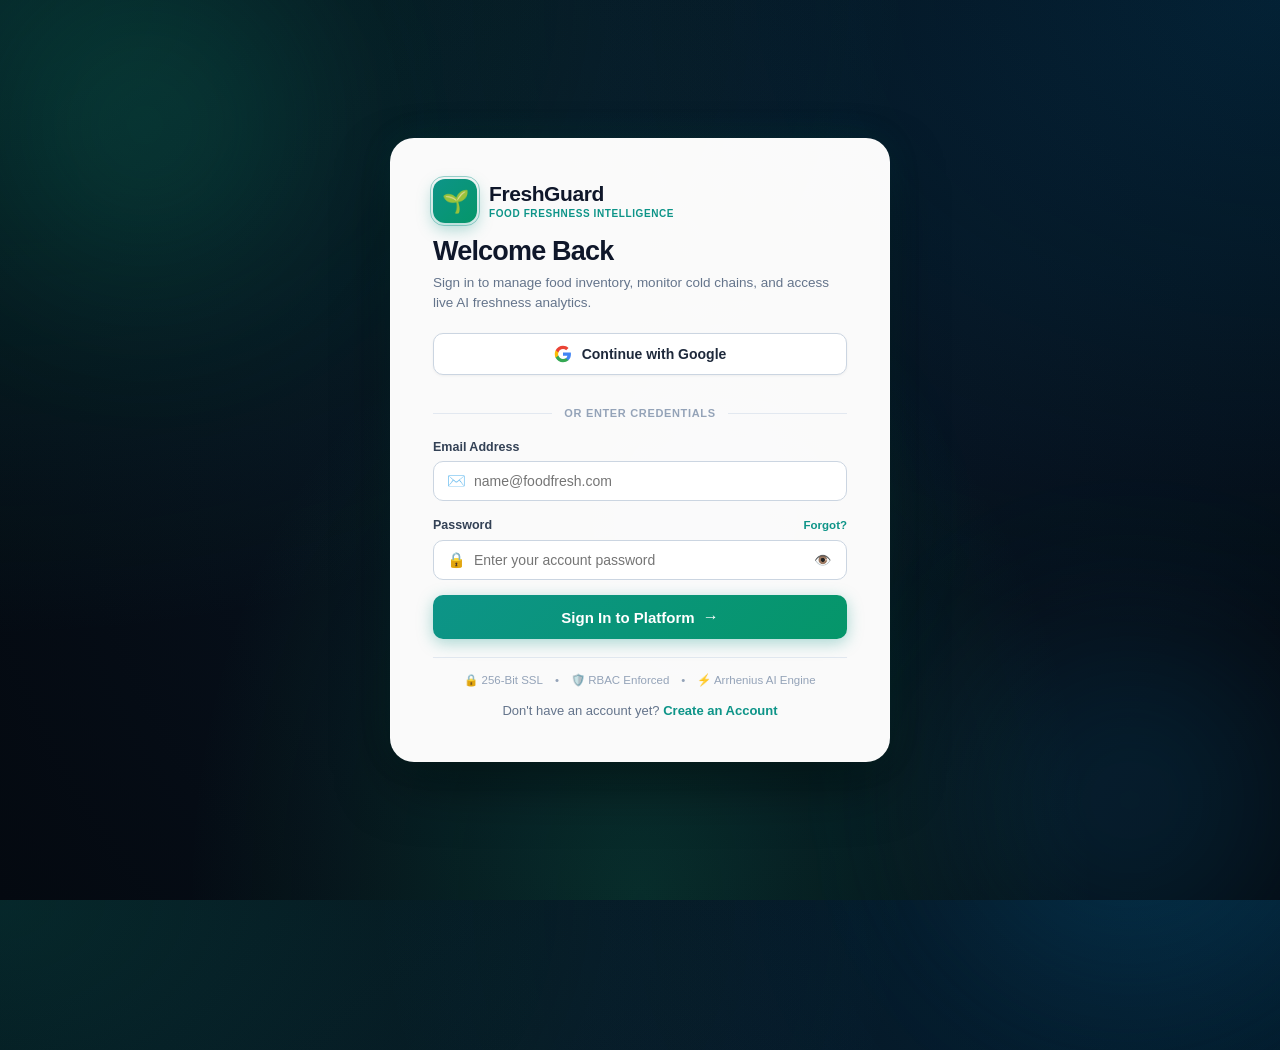
==== frontend/add-food.html @ 6774d681 "Initial commit: Food Freshness Monitoring Platform" ====
<!DOCTYPE html>
<html lang="en">
<head>
  <meta charset="UTF-8">
  <meta name="viewport" content="width=device-width, initial-scale=1.0">
  <title>Add Food Item | Food Freshness Monitoring Platform</title>
  <link rel="stylesheet" href="css/style.css">
  <link rel="stylesheet" href="css/dashboard.css">
</head>
<body>

  <div class="app-container">
    <!-- Sidebar -->
    <aside class="sidebar">
      <div class="sidebar-brand">
        <div class="brand-icon">🌱</div>
        <div>
          <div class="brand-title">FreshGuard</div>
          <div class="brand-subtitle">Food Intelligence</div>
        </div>
      </div>

      <nav class="sidebar-nav">
        <div class="nav-section-title">Consumer Pantry</div>
        <a href="dashboard.html" class="nav-item">
          <span>📊</span> Overview Dashboard
        </a>
        <a href="inventory.html" class="nav-item">
          <span>📦</span> Inventory
        </a>
        <a href="dashboard.html?view=scanner" class="nav-item">
          <span>🔬</span> AI Freshness Scanner
        </a>
        <a href="dashboard.html?view=shelf-life" class="nav-item">
          <span>🧮</span> Shelf-Life Prediction
        </a>
        <a href="dashboard.html?view=recommendations" class="nav-item">
          <span>💡</span> Storage Guidelines
        </a>
        <a href="dashboard.html?view=alerts" class="nav-item">
          <span>🚨</span> Expiry Alerts
        </a>
        <a href="add-food.html" class="nav-item active">
          <span>➕</span> Add Food Item
        </a>
        <a href="reports.html" class="nav-item">
          <span>📋</span> Quality Reports
        </a>

        <div class="nav-section-title">Account</div>
        <a href="profile.html" class="nav-item">
          <span>👤</span> Profile & Role
        </a>
        <a href="#logout" class="nav-item btn-logout">
          <span>🚪</span> Logout
        </a>
      </nav>

      <div class="sidebar-footer">
        <div class="user-quick-profile">
          <div class="user-avatar">U</div>
          <div class="user-info-text">
            <div class="user-display-name">Loading...</div>
            <div class="user-role-badge">Consumer</div>
          </div>
        </div>
      </div>
    </aside>

    <!-- Main Content -->
    <div class="main-wrapper">
      <header class="top-header">
        <div class="header-left">
          <button class="mobile-menu-btn" aria-label="Toggle menu">☰</button>
          <h1 class="page-title">Register New Food Item</h1>
        </div>
        <div class="header-right">
          <a href="inventory.html" class="btn btn-secondary btn-sm">&larr; Back to Inventory</a>
        </div>
      </header>

      <main class="content-body" style="max-width: 900px; margin: 0 auto;">
        <div class="card">
          <div class="card-header">
            <div>
              <h2 class="card-title">Food Item Specifications</h2>
              <p style="font-size:13px; color:var(--text-muted); margin-top:4px;">
                Enter item metrics and environmental storage conditions. The freshness state is registered as "Not Analyzed" ready for Vision AI inference in Milestone 2.
              </p>
            </div>
          </div>

          <form id="add-food-form">
            <!-- Basic Details -->
            <div class="form-row">
              <div class="form-group" style="grid-column: span 2;">
                <label for="food_name" class="form-label">Food Name *</label>
                <input
                  type="text"
                  id="food_name"
                  class="form-control"
                  placeholder="e.g. Organic Gala Apples, Whole Milk, Chicken Breasts"
                  required
                >
              </div>

              <div class="form-group">
                <label for="category" class="form-label">Category *</label>
                <select id="category" class="form-control" required>
                  <option value="Fruits">🍎 Fruits</option>
                  <option value="Vegetables">🥦 Vegetables</option>
                  <option value="Dairy">🧀 Dairy</option>
                  <option value="Meat">🥩 Meat</option>
                  <option value="Fish">🐟 Fish</option>
                  <option value="Grains">🌾 Grains</option>
                  <option value="Bakery">🍞 Bakery</option>
                  <option value="Packaged Food">🥫 Packaged Food</option>
                  <option value="Other">🥗 Other</option>
                </select>
              </div>
            </div>

            <!-- Quantity & Dates -->
            <div class="form-row">
              <div class="form-group">
                <label for="quantity" class="form-label">Quantity *</label>
                <input
                  type="number"
                  id="quantity"
                  class="form-control"
                  step="0.1"
                  min="0.01"
                  placeholder="e.g. 2.5"
                  required
                >
              </div>

              <div class="form-group">
                <label for="unit" class="form-label">Unit of Measurement *</label>
                <input
                  type="text"
                  id="unit"
                  class="form-control"
                  placeholder="kg, g, items, packs, liters"
                  value="kg"
                  required
                >
              </div>

              <div class="form-group">
                <label for="purchase_date" class="form-label">Purchase / Harvest Date *</label>
                <input
                  type="date"
                  id="purchase_date"
                  class="form-control"
                  required
                >
              </div>

              <div class="form-group">
                <label for="expiry_date" class="form-label">Designated Expiry Date *</label>
                <input
                  type="date"
                  id="expiry_date"
                  class="form-control"
                  required
                >
              </div>
            </div>

            <!-- Storage & Environmental Conditions -->
            <div class="form-row">
              <div class="form-group">
                <label for="storage_type" class="form-label">Storage Method *</label>
                <select id="storage_type" class="form-control" required>
                  <option value="Refrigerated">Refrigerated (0°C to 4°C)</option>
                  <option value="Frozen">Frozen (&lt; -18°C)</option>
                  <option value="Room Temperature">Room Temperature (18°C to 24°C)</option>
                  <option value="Pantry">Pantry / Dark Cabinet</option>
                  <option value="Dry Storage">Dry Storage</option>
                  <option value="Cold Storage">Cold Storage Facility</option>
                  <option value="Controlled Atmosphere">Controlled Atmosphere (CA)</option>
                </select>
              </div>

              <div class="form-group">
                <label for="storage_temperature" class="form-label">Storage Temperature (°C)</label>
                <input
                  type="number"
                  id="storage_temperature"
                  class="form-control"
                  step="0.1"
                  placeholder="e.g. 4.0"
                >
              </div>

              <div class="form-group">
                <label for="storage_humidity" class="form-label">Storage Humidity (% RH)</label>
                <input
                  type="number"
                  id="storage_humidity"
                  class="form-control"
                  min="0"
                  max="100"
                  step="1"
                  placeholder="e.g. 65"
                >
              </div>
            </div>

            <!-- Physical Location & Batch -->
            <div class="form-row">
              <div class="form-group">
                <label for="location" class="form-label">Storage Location / Bin</label>
                <input
                  type="text"
                  id="location"
                  class="form-control"
                  placeholder="e.g. Crisper Drawer 2, Shelf B, Walk-in Bay 4"
                  value="Main Storage"
                >
              </div>

              <div class="form-group">
                <label for="batch_number" class="form-label">Batch / Lot Number</label>
                <input
                  type="text"
                  id="batch_number"
                  class="form-control"
                  placeholder="e.g. BATCH-2026-X12"
                >
              </div>
            </div>

            <!-- Food Photograph: Device Upload OR Image Address -->
            <div class="form-group">
              <label class="form-label" style="display: flex; justify-content: space-between; align-items: center;">
                <span>Food Specimen Photograph (For AI Freshness Analysis)</span>
                <span style="font-size: 12px; color: var(--text-muted); font-weight: 400;">Choose input mode:</span>
              </label>

              <div style="display: flex; gap: 8px; margin-bottom: 12px;">
                <button type="button" class="btn btn-sm" id="btn-add-mode-device" style="background: var(--primary); color: white; border-color: var(--primary); font-weight: 600;">
                  📁 Upload from Device
                </button>
                <button type="button" class="btn btn-sm btn-outline" id="btn-add-mode-url" style="font-weight: 600;">
                  🌐 Image Address (URL)
                </button>
              </div>

              <!-- Mode 1: Device Upload -->
              <div id="add-mode-device-wrap">
                <div class="image-upload-wrapper" id="add-food-dropzone" onclick="document.getElementById('food_image').click()">
                  <div style="font-size: 32px; margin-bottom: 8px;">📷</div>
                  <div style="font-weight: 600; font-size: 14px;">Click to select an image from your device or drag & drop</div>
                  <div style="font-size: 12px; color: var(--text-muted); margin-top: 4px;">Supports JPEG, PNG, WebP up to 10MB</div>
                  <input
                    type="file"
                    id="food_image"
                    accept="image/jpeg,image/png,image/webp"
                    style="display: none;"
                  >
                </div>
              </div>

              <!-- Mode 2: Image Address / URL -->
              <div id="add-mode-url-wrap" style="display: none;">
                <div style="display: flex; gap: 8px; margin-bottom: 8px;">
                  <input
                    type="url"
                    id="food_image_url"
                    class="form-control"
                    placeholder="Paste food image URL (e.g. https://...)"
                  >
                  <button type="button" class="btn btn-outline" id="btn-preview-url" style="white-space: nowrap;">
                    🔍 Load Preview
                  </button>
                </div>
              </div>

              <div id="image-preview-container" class="image-preview-box" style="margin-top: 10px;">
                <img id="image-preview-img" src="" alt="Selected Preview" style="max-height: 200px; border-radius: 8px; border: 1px solid var(--border-color);">
              </div>
            </div>

            <div style="display: flex; justify-content: flex-end; gap: 14px; margin-top: 30px; padding-top: 20px; border-top: 1px solid var(--border-color);">
              <a href="inventory.html" class="btn btn-secondary">Cancel</a>
              <button type="submit" id="submit-food-btn" class="btn btn-primary" style="padding: 11px 24px;">
                Save Food Item
              </button>
            </div>
          </form>
        </div>
      </main>
    </div>
  </div>

  <div id="toast-container"></div>

  <script src="js/api.js"></script>
  <script src="js/inventory.js"></script>
</body>
</html>
---- frontend/css/style.css ----
/* ==========================================================================
   Food Freshness Monitoring Platform - Global Design System
   Modern, Clean, Health/Food-Tech Inspired Stylesheet
   ========================================================================== */

:root {
  /* Brand Color Palette - Premium Environmental Tech & Food Intelligence */
  --primary: #059669;
  --primary-hover: #047857;
  --primary-light: #ecfdf5;
  --primary-dark: #064e3b;
  --forest-900: #064e3b;
  --forest-950: #022c22;
  
  --secondary: #0284c7;
  --secondary-hover: #0369a1;
  --secondary-light: #e0f2fe;
  
  --accent: #10b981;
  --accent-light: #d1fae5;
  --accent-bright: #34d399;

  /* Gradients */
  --forest-gradient: linear-gradient(135deg, #064e3b 0%, #022c22 100%);
  --emerald-gradient: linear-gradient(135deg, #10b981 0%, #059669 100%);
  --fresh-gradient: linear-gradient(135deg, #34d399 0%, #059669 50%, #064e3b 100%);
  --hero-glow-gradient: radial-gradient(circle at 50% 20%, rgba(16, 185, 129, 0.15) 0%, rgba(5, 150, 105, 0.05) 50%, transparent 80%);

  /* Glassmorphism */
  --glass-bg: rgba(255, 255, 255, 0.88);
  --glass-dark-bg: rgba(6, 78, 59, 0.85);
  --glass-border: rgba(226, 232, 240, 0.85);
  --glass-shadow: 0 12px 36px -4px rgba(6, 78, 59, 0.08), 0 4px 12px -2px rgba(0, 0, 0, 0.04);

  /* Status Colors */
  --status-fresh-bg: #ecfdf5;
  --status-fresh-text: #047857;
  --status-fresh-border: #a7f3d0;

  --status-warning-bg: #fffbeb;
  --status-warning-text: #b45309;
  --status-warning-border: #fde68a;

  --status-danger-bg: #fef2f2;
  --status-danger-text: #b91c1c;
  --status-danger-border: #fecaca;

  --status-pending-bg: #f0fdfa;
  --status-pending-text: #047857;
  --status-pending-border: #99f6e4;

  /* Neutrals */
  --bg-main: #f8fafc;
  --bg-card: #ffffff;
  --bg-surface: #f1f5f9;
  --border-color: #e2e8f0;
  --border-focus: #10b981;

  --text-main: #0f172a;
  --text-muted: #64748b;
  --text-light: #94a3b8;

  /* Navigation / Dark Elements */
  --sidebar-bg: #064e3b;
  --sidebar-hover: #075e47;
  --sidebar-active: #022c22;
  --sidebar-text: #cbd5e1;
  --sidebar-text-active: #ffffff;

  /* Layout */
  --sidebar-width: 260px;
  --header-height: 70px;
  --radius-sm: 6px;
  --radius-md: 10px;
  --radius-lg: 16px;
  --radius-xl: 22px;
  --radius-full: 9999px;

  /* Shadows */
  --shadow-sm: 0 1px 3px 0 rgb(0 0 0 / 0.05);
  --shadow-md: 0 4px 10px -1px rgba(6, 78, 59, 0.08), 0 2px 4px -2px rgb(0 0 0 / 0.05);
  --shadow-lg: 0 12px 20px -3px rgba(6, 78, 59, 0.09), 0 4px 6px -4px rgb(0 0 0 / 0.04);
  --shadow-xl: 0 20px 30px -5px rgba(6, 78, 59, 0.12), 0 8px 10px -6px rgb(0 0 0 / 0.05);

  /* Transitions */
  --transition: all 0.22s cubic-bezier(0.4, 0, 0.2, 1);
}

/* Reset & Box Sizing */
*, *::before, *::after {
  box-sizing: border-box;
  margin: 0;
  padding: 0;
}

body {
  font-family: -apple-system, BlinkMacSystemFont, "Segoe UI", Roboto, "Helvetica Neue", Arial, sans-serif;
  background-color: var(--bg-main);
  color: var(--text-main);
  line-height: 1.5;
  font-size: 15px;
  -webkit-font-smoothing: antialiased;
  min-height: 100vh;
}

a {
  color: var(--primary);
  text-decoration: none;
  transition: var(--transition);
}

a:hover {
  color: var(--primary-hover);
}

/* Typography */
h1, h2, h3, h4, h5, h6 {
  color: var(--text-main);
  font-weight: 700;
  line-height: 1.25;
}

p {
  color: var(--text-muted);
}

/* App Shell (Dashboard Layout) */
.app-container {
  display: flex;
  min-height: 100vh;
}

/* Sidebar Navigation */
.sidebar {
  width: var(--sidebar-width);
  background-color: var(--sidebar-bg);
  color: var(--sidebar-text);
  display: flex;
  flex-direction: column;
  position: fixed;
  top: 0;
  bottom: 0;
  left: 0;
  z-index: 100;
  transition: transform 0.3s ease;
}

.sidebar-brand {
  padding: 24px 20px;
  display: flex;
  align-items: center;
  gap: 12px;
  border-bottom: 1px solid rgba(255, 255, 255, 0.08);
}

.brand-icon {
  width: 38px;
  height: 38px;
  background: linear-gradient(135deg, var(--accent), var(--primary));
  border-radius: var(--radius-md);
  display: flex;
  align-items: center;
  justify-content: center;
  color: white;
  font-weight: bold;
  font-size: 20px;
  box-shadow: 0 4px 10px rgba(16, 185, 129, 0.3);
}

.brand-title {
  font-size: 17px;
  font-weight: 700;
  color: white;
  letter-spacing: -0.01em;
}

.brand-subtitle {
  font-size: 11px;
  color: var(--accent);
  text-transform: uppercase;
  letter-spacing: 0.05em;
  font-weight: 600;
}

.sidebar-nav {
  flex: 1;
  padding: 20px 12px;
  overflow-y: auto;
  scrollbar-width: thin;
  scrollbar-color: rgba(255, 255, 255, 0.25) transparent;
}

.sidebar-nav::-webkit-scrollbar {
  width: 5px;
}

.sidebar-nav::-webkit-scrollbar-track {
  background: transparent;
}

.sidebar-nav::-webkit-scrollbar-thumb {
  background: rgba(255, 255, 255, 0.25);
  border-radius: 9999px;
}

.nav-section-title {
  font-size: 11px;
  font-weight: 700;
  text-transform: uppercase;
  letter-spacing: 0.08em;
  color: #64748b;
  padding: 10px 12px 6px;
}

.nav-item {
  display: flex;
  align-items: center;
  gap: 12px;
  padding: 10px 14px;
  margin-bottom: 4px;
  color: var(--sidebar-text);
  border-radius: var(--radius-md);
  font-size: 14px;
  font-weight: 500;
  transition: var(--transition);
}

.nav-item:hover {
  background-color: var(--sidebar-hover);
  color: white;
}

.nav-item.active {
  background-color: var(--sidebar-active);
  color: white;
  font-weight: 600;
  border-left: 3px solid var(--accent);
}

.nav-badge {
  margin-left: auto;
  font-size: 10px;
  padding: 2px 7px;
  border-radius: var(--radius-full);
  background: rgba(255, 255, 255, 0.1);
  color: #94a3b8;
}

.nav-badge.soon {
  background: rgba(245, 158, 11, 0.2);
  color: #f59e0b;
}

.sidebar-footer {
  padding: 16px;
  border-top: 1px solid rgba(255, 255, 255, 0.08);
}

.user-quick-profile {
  display: flex;
  align-items: center;
  gap: 12px;
}

.user-avatar {
  width: 36px;
  height: 36px;
  border-radius: var(--radius-full);
  background: #334155;
  color: white;
  display: flex;
  align-items: center;
  justify-content: center;
  font-weight: 600;
  font-size: 14px;
}

.user-info-text {
  flex: 1;
  overflow: hidden;
}

.user-display-name {
  font-size: 13px;
  font-weight: 600;
  color: white;
  white-space: nowrap;
  overflow: hidden;
  text-overflow: ellipsis;
}

.user-role-badge {
  font-size: 10px;
  color: var(--accent);
  background: rgba(16, 185, 129, 0.15);
  padding: 1px 6px;
  border-radius: 4px;
  display: inline-block;
  margin-top: 2px;
}

/* Main Content Area */
.main-wrapper,
.main-content {
  flex: 1;
  margin-left: var(--sidebar-width);
  display: flex;
  flex-direction: column;
  min-height: 100vh;
  min-width: 0;
  width: calc(100% - var(--sidebar-width));
  box-sizing: border-box;
}

/* Top Navigation Bar */
.top-header {
  height: var(--header-height);
  background-color: var(--bg-card);
  border-bottom: 1px solid var(--border-color);
  padding: 0 32px;
  display: flex;
  align-items: center;
  justify-content: space-between;
  position: sticky;
  top: 0;
  z-index: 90;
}

.header-left {
  display: flex;
  align-items: center;
  gap: 16px;
}

.mobile-menu-btn {
  display: none;
  background: none;
  border: none;
  font-size: 20px;
  color: var(--text-main);
  cursor: pointer;
}

.page-title {
  font-size: 20px;
  font-weight: 700;
}

.header-right {
  display: flex;
  align-items: center;
  gap: 16px;
}

/* Common Content Area */
.content-body {
  padding: 32px;
  flex: 1;
}

/* Card Component */
.card {
  background-color: var(--bg-card);
  border: 1px solid var(--border-color);
  border-radius: var(--radius-lg);
  padding: 24px;
  box-shadow: var(--shadow-sm);
  transition: var(--transition);
}

.card:hover {
  box-shadow: var(--shadow-md);
}

.card-header {
  display: flex;
  align-items: center;
  justify-content: space-between;
  margin-bottom: 20px;
}

.card-title {
  font-size: 17px;
  font-weight: 700;
  color: var(--text-main);
}

/* Buttons */
.btn {
  display: inline-flex;
  align-items: center;
  justify-content: center;
  gap: 8px;
  padding: 9px 18px;
  font-size: 14px;
  font-weight: 600;
  border-radius: var(--radius-md);
  border: 1px solid transparent;
  cursor: pointer;
  transition: var(--transition);
  text-decoration: none;
  white-space: nowrap;
}

.btn-primary {
  background-color: var(--primary);
  color: white;
}

.btn-primary:hover {
  background-color: var(--primary-hover);
  color: white;
}

.btn-secondary {
  background-color: white;
  border-color: var(--border-color);
  color: var(--text-main);
}

.btn-secondary:hover {
  background-color: var(--bg-surface);
  border-color: #cbd5e1;
}

.btn-danger {
  background-color: #ef4444;
  color: white;
}

.btn-danger:hover {
  background-color: #dc2626;
}

.btn-sm {
  padding: 5px 12px;
  font-size: 12px;
  border-radius: var(--radius-sm);
}

.btn:disabled {
  opacity: 0.6;
  cursor: not-allowed;
}

/* Status Badges */
.badge {
  display: inline-flex;
  align-items: center;
  gap: 5px;
  padding: 4px 10px;
  font-size: 12px;
  font-weight: 600;
  border-radius: var(--radius-full);
  border: 1px solid transparent;
}

.badge-fresh {
  background-color: var(--status-fresh-bg);
  color: var(--status-fresh-text);
  border-color: var(--status-fresh-border);
}

.badge-warning {
  background-color: var(--status-warning-bg);
  color: var(--status-warning-text);
  border-color: var(--status-warning-border);
}

.badge-danger {
  background-color: var(--status-danger-bg);
  color: var(--status-danger-text);
  border-color: var(--status-danger-border);
}

.badge-pending {
  background-color: var(--status-pending-bg);
  color: var(--status-pending-text);
  border-color: var(--status-pending-border);
}

/* Forms & Inputs */
.form-group {
  margin-bottom: 20px;
}

.form-label {
  display: block;
  font-size: 13px;
  font-weight: 600;
  color: var(--text-main);
  margin-bottom: 7px;
}

.form-control {
  width: 100%;
  padding: 10px 14px;
  font-size: 14px;
  border: 1px solid var(--border-color);
  border-radius: var(--radius-md);
  background-color: white;
  color: var(--text-main);
  transition: var(--transition);
}

.form-control:focus {
  outline: none;
  border-color: var(--border-focus);
  box-shadow: 0 0 0 3px rgba(13, 148, 136, 0.15);
}

.form-text {
  font-size: 12px;
  color: var(--text-muted);
  margin-top: 5px;
}

.form-row {
  display: grid;
  grid-template-columns: repeat(auto-fit, minmax(220px, 1fr));
  gap: 16px;
}

/* Toast Notification */
#toast-container {
  position: fixed;
  bottom: 24px;
  right: 24px;
  z-index: 1000;
  display: flex;
  flex-direction: column;
  gap: 10px;
  pointer-events: none;
}

.toast {
  pointer-events: auto;
  min-width: 300px;
  max-width: 420px;
  padding: 14px 18px;
  border-radius: var(--radius-md);
  background: white;
  box-shadow: var(--shadow-xl);
  border-left: 5px solid var(--primary);
  display: flex;
  align-items: center;
  justify-content: space-between;
  gap: 12px;
  transform: translateY(20px);
  opacity: 0;
  transition: all 0.3s ease;
}

.toast.show {
  transform: translateY(0);
  opacity: 1;
}

.toast-success {
  border-left-color: var(--accent);
}

.toast-error {
  border-left-color: #ef4444;
}

.toast-warning {
  border-left-color: #f59e0b;
}

.toast-message {
  font-size: 13px;
  font-weight: 500;
  color: var(--text-main);
}

/* Loading Spinner */
.spinner {
  width: 18px;
  height: 18px;
  border: 2px solid rgba(255, 255, 255, 0.3);
  border-radius: 50%;
  border-top-color: white;
  animation: spin 0.8s linear infinite;
}

@keyframes spin {
  to { transform: rotate(360deg); }
}

/* Modal Component */
.modal-overlay {
  position: fixed;
  top: 0;
  left: 0;
  right: 0;
  bottom: 0;
  background-color: rgba(15, 23, 42, 0.6);
  backdrop-filter: blur(4px);
  display: flex;
  align-items: center;
  justify-content: center;
  z-index: 500;
  opacity: 0;
  visibility: hidden;
  transition: var(--transition);
}

.modal-overlay.active {
  opacity: 1;
  visibility: visible;
}

.modal-content {
  background: white;
  border-radius: var(--radius-lg);
  width: 90%;
  max-width: 600px;
  max-height: 90vh;
  overflow-y: auto;
  padding: 28px;
  box-shadow: var(--shadow-xl);
  transform: scale(0.95);
  transition: var(--transition);
}

.modal-overlay.active .modal-content {
  transform: scale(1);
}

.modal-header {
  display: flex;
  align-items: center;
  justify-content: space-between;
  margin-bottom: 20px;
}

.modal-close {
  background: none;
  border: none;
  font-size: 20px;
  cursor: pointer;
  color: var(--text-muted);
}

/* Responsive Breakpoints */
@media (max-width: 900px) {
  .sidebar {
    transform: translateX(-100%);
  }
  .sidebar.open {
    transform: translateX(0);
  }
  .main-wrapper,
  .main-content {
    margin-left: 0;
    width: 100%;
  }
  .mobile-menu-btn {
    display: block;
  }
  .top-header {
    padding: 0 16px;
  }
  .content-body {
    padding: 20px 16px;
  }
}

/* ==========================================================================
   Advanced Animations, Micro-Interactions & Premium Aesthetics
   ========================================================================== */

/* Glassmorphic Panel Cards */
.glass-panel {
  background: var(--glass-bg);
  backdrop-filter: blur(12px);
  -webkit-backdrop-filter: blur(12px);
  border: 1px solid var(--glass-border);
  box-shadow: var(--glass-shadow);
  border-radius: var(--radius-lg);
  transition: var(--transition);
}

.glass-panel:hover {
  box-shadow: var(--shadow-xl);
  border-color: rgba(16, 185, 129, 0.4);
}

/* Dark Forest Sections */
.dark-forest-section {
  background: var(--forest-gradient);
  color: #ffffff;
  border-radius: var(--radius-xl);
  position: relative;
  overflow: hidden;
}

.dark-forest-section::before {
  content: "";
  position: absolute;
  top: -50%;
  right: -20%;
  width: 500px;
  height: 500px;
  background: radial-gradient(circle, rgba(52, 211, 153, 0.12) 0%, transparent 70%);
  border-radius: 50%;
  pointer-events: none;
}

/* Professional SVG Icon Styling */
.svg-icon {
  width: 18px;
  height: 18px;
  display: inline-flex;
  align-items: center;
  justify-content: center;
  flex-shrink: 0;
  vertical-align: middle;
}

.svg-icon svg {
  width: 100%;
  height: 100%;
  stroke-width: 2;
  stroke: currentColor;
  fill: none;
  stroke-linecap: round;
  stroke-linejoin: round;
}

.svg-icon-lg {
  width: 24px;
  height: 24px;
}

.svg-icon-xl {
  width: 32px;
  height: 32px;
}

/* Floating freshness indicator cards */
.floating-fresh-card {
  position: absolute;
  background: rgba(255, 255, 255, 0.95);
  backdrop-filter: blur(10px);
  border: 1px solid rgba(16, 185, 129, 0.25);
  box-shadow: 0 12px 30px -4px rgba(6, 78, 59, 0.15);
  border-radius: 14px;
  padding: 10px 16px;
  display: flex;
  align-items: center;
  gap: 12px;
  animation: floatGentle 4.5s ease-in-out infinite alternate;
  z-index: 20;
}

@keyframes floatGentle {
  0% { transform: translateY(0px) rotate(0deg); }
  100% { transform: translateY(-8px) rotate(0.5deg); }
}

.floating-fresh-card.delay-1 {
  animation-delay: -2.2s;
}

.floating-fresh-card.delay-2 {
  animation-delay: -3.5s;
}

.floating-card-pill {
  font-size: 11px;
  font-weight: 700;
  text-transform: uppercase;
  color: var(--primary-hover);
  background: var(--primary-light);
  padding: 3px 8px;
  border-radius: 9999px;
  letter-spacing: 0.04em;
}

/* Card Subtle Zoom Effect */
.zoom-card {
  overflow: hidden;
  position: relative;
}

.zoom-card-img {
  width: 100%;
  height: 100%;
  object-fit: cover;
  transition: transform 0.5s cubic-bezier(0.4, 0, 0.2, 1);
  will-change: transform;
}

.zoom-card:hover .zoom-card-img {
  transform: scale(1.06);
}

/* Skeleton Loading Shimmer */
.skeleton {
  background: linear-gradient(90deg, #f1f5f9 25%, #e2e8f0 37%, #f1f5f9 63%);
  background-size: 400% 100%;
  animation: skeletonShimmer 1.4s ease infinite;
  border-radius: var(--radius-sm);
}

@keyframes skeletonShimmer {
  0% { background-position: 100% 50%; }
  100% { background-position: 0 50%; }
}

/* Animated Scanner Laser Sweep */
.scanner-laser-bar {
  position: absolute;
  left: 0;
  right: 0;
  height: 3px;
  background: linear-gradient(90deg, transparent, #34d399 20%, #10b981 50%, #38bdf8 80%, transparent);
  box-shadow: 0 0 14px 3px rgba(52, 211, 153, 0.7);
  z-index: 15;
  animation: laserScanSweep 2.8s ease-in-out infinite alternate;
}

@keyframes laserScanSweep {
  0% { top: 12px; opacity: 0.85; }
  50% { opacity: 1; }
  100% { top: calc(100% - 16px); opacity: 0.85; }
}

/* Section Fade In Animation */
.fade-in-up {
  animation: fadeInUp 0.5s cubic-bezier(0.16, 1, 0.3, 1) forwards;
}

@keyframes fadeInUp {
  from {
    opacity: 0;
    transform: translateY(16px);
  }
  to {
    opacity: 1;
    transform: translateY(0);
  }
}

/* Accessibility: Respect Reduced Motion Preferences */
@media (prefers-reduced-motion: reduce) {
  *, *::before, *::after {
    animation-duration: 0.01ms !important;
    animation-iteration-count: 1 !important;
    transition-duration: 0.01ms !important;
    scroll-behavior: auto !important;
  }
  .floating-fresh-card, .scanner-laser-bar, .scanner-reticle-line {
    animation: none !important;
  }
}
---- frontend/css/dashboard.css ----
/* ==========================================================================
   Food Freshness Monitoring Platform - Dashboard & Inventory Styling
   ========================================================================== */

/* Metrics Statistics Grid */
.stats-grid {
  display: grid;
  grid-template-columns: repeat(auto-fit, minmax(220px, 1fr));
  gap: 20px;
  margin-bottom: 30px;
}

.stat-card {
  background: white;
  border-radius: var(--radius-lg);
  border: 1px solid var(--border-color);
  padding: 20px;
  display: flex;
  align-items: flex-start;
  justify-content: space-between;
  gap: 16px;
  box-shadow: var(--shadow-sm);
  transition: var(--transition);
}

.stat-card:hover {
  transform: translateY(-2px);
  box-shadow: var(--shadow-md);
}

.stat-info,
.stat-content {
  display: flex;
  flex-direction: column;
  flex: 1;
}

.stat-label {
  font-size: 13px;
  font-weight: 600;
  color: var(--text-muted);
  text-transform: uppercase;
  letter-spacing: 0.03em;
  margin-bottom: 6px;
}

.stat-value {
  font-size: 28px;
  font-weight: 800;
  color: var(--text-main);
  line-height: 1;
}

.stat-subtext,
.stat-sub {
  font-size: 12px;
  color: var(--text-muted);
  margin-top: 6px;
}

.stat-icon {
  width: 44px;
  height: 44px;
  border-radius: var(--radius-md);
  display: flex;
  align-items: center;
  justify-content: center;
  font-size: 20px;
}

.stat-icon.primary {
  background-color: var(--primary-light);
  color: var(--primary);
}

.stat-icon.warning {
  background-color: #fef3c7;
  color: #d97706;
}

.stat-icon.danger {
  background-color: #fee2e2;
  color: #dc2626;
}

.stat-icon.secondary {
  background-color: var(--secondary-light);
  color: var(--secondary);
}

.stat-icon.pending {
  background-color: #f3f4f6;
  color: #4b5563;
}

/* Section Header & Actions */
.section-header {
  display: flex;
  align-items: center;
  justify-content: space-between;
  flex-wrap: wrap;
  gap: 16px;
  margin-bottom: 24px;
}

.section-title {
  font-size: 18px;
  font-weight: 700;
}

/* Filter Toolbar */
.toolbar-card {
  background: white;
  border: 1px solid var(--border-color);
  border-radius: var(--radius-lg);
  padding: 16px 20px;
  margin-bottom: 24px;
  display: flex;
  align-items: center;
  justify-content: space-between;
  flex-wrap: wrap;
  gap: 16px;
}

.toolbar-filters {
  display: flex;
  align-items: center;
  flex-wrap: wrap;
  gap: 12px;
  flex: 1;
}

.search-box {
  position: relative;
  min-width: 240px;
  flex: 1;
}

.search-input {
  width: 100%;
  padding: 8px 12px 8px 36px;
  font-size: 13px;
  border: 1px solid var(--border-color);
  border-radius: var(--radius-md);
  background: var(--bg-surface);
  transition: var(--transition);
}

.search-input:focus {
  background: white;
  border-color: var(--border-focus);
  outline: none;
}

.search-icon {
  position: absolute;
  left: 12px;
  top: 50%;
  transform: translateY(-50%);
  color: var(--text-light);
  pointer-events: none;
}

.filter-select {
  padding: 8px 12px;
  font-size: 13px;
  border: 1px solid var(--border-color);
  border-radius: var(--radius-md);
  background: white;
  color: var(--text-main);
  cursor: pointer;
}

/* Interactive Table */
.table-responsive {
  width: 100%;
  overflow-x: auto;
  border-radius: var(--radius-lg);
  border: 1px solid var(--border-color);
  background: white;
}

.custom-table {
  width: 100%;
  border-collapse: collapse;
  text-align: left;
  font-size: 14px;
}

.custom-table th {
  background: var(--bg-surface);
  color: var(--text-muted);
  font-weight: 600;
  font-size: 12px;
  text-transform: uppercase;
  letter-spacing: 0.05em;
  padding: 14px 18px;
  border-bottom: 1px solid var(--border-color);
}

.custom-table td {
  padding: 14px 18px;
  border-bottom: 1px solid var(--border-color);
  color: var(--text-main);
  vertical-align: middle;
}

.custom-table tbody tr:hover {
  background-color: #f8fafc;
}

.food-cell {
  display: flex;
  align-items: center;
  gap: 12px;
}

.food-avatar {
  width: 36px;
  height: 36px;
  border-radius: var(--radius-md);
  background-color: var(--primary-light);
  color: var(--primary-dark);
  display: flex;
  align-items: center;
  justify-content: center;
  font-size: 16px;
  font-weight: bold;
  overflow: hidden;
}

.food-avatar img {
  width: 100%;
  height: 100%;
  object-fit: cover;
}

.food-title {
  font-weight: 600;
  color: var(--text-main);
}

.food-batch {
  font-size: 11px;
  color: var(--text-light);
}

.actions-cell {
  display: flex;
  align-items: center;
  gap: 8px;
}

/* AI Readiness Banner */
.ai-milestone-banner {
  background: linear-gradient(135deg, #042f2e 0%, #0f172a 100%);
  color: white;
  border-radius: var(--radius-lg);
  padding: 24px 28px;
  margin-bottom: 30px;
  display: flex;
  align-items: center;
  justify-content: space-between;
  gap: 20px;
  position: relative;
  overflow: hidden;
}

.ai-milestone-banner::after {
  content: "AI ML READY";
  position: absolute;
  right: -20px;
  bottom: -15px;
  font-size: 64px;
  font-weight: 900;
  color: rgba(255, 255, 255, 0.03);
  pointer-events: none;
}

.ai-banner-content h3 {
  color: white;
  font-size: 18px;
  margin-bottom: 6px;
}

.ai-banner-content p {
  color: #94a3b8;
  font-size: 13px;
  max-width: 600px;
}

.ai-badge {
  background: rgba(16, 185, 129, 0.2);
  color: #34d399;
  border: 1px solid rgba(16, 185, 129, 0.4);
  font-size: 11px;
  font-weight: 700;
  padding: 3px 10px;
  border-radius: var(--radius-full);
  display: inline-block;
  margin-bottom: 8px;
}

/* Empty States */
.empty-state {
  text-align: center;
  padding: 48px 24px;
}

.empty-icon {
  font-size: 48px;
  color: var(--text-light);
  margin-bottom: 12px;
}

.empty-title {
  font-size: 16px;
  font-weight: 700;
  color: var(--text-main);
  margin-bottom: 6px;
}

.empty-subtitle {
  font-size: 13px;
  color: var(--text-muted);
  max-width: 400px;
  margin: 0 auto 16px;
}

/* Image Preview Upload */
.image-upload-wrapper {
  border: 2px dashed var(--border-color);
  border-radius: var(--radius-md);
  padding: 20px;
  text-align: center;
  cursor: pointer;
  transition: var(--transition);
  background: var(--bg-surface);
}

.image-upload-wrapper:hover {
  border-color: var(--primary);
  background: white;
}

.image-preview-box {
  width: 100%;
  max-height: 200px;
  border-radius: var(--radius-md);
  overflow: hidden;
  margin-top: 12px;
  display: none;
}

.image-preview-box img {
  width: 100%;
  height: 100%;
  object-fit: cover;
}

/* Food Details Inspection Grid */
.details-grid {
  display: grid;
  grid-template-columns: 2fr 1fr;
  gap: 24px;
}

@media (max-width: 850px) {
  .details-grid {
    grid-template-columns: 1fr;
  }
}

/* ==========================================================================
   Dynamic UI & Telemetry Components
   ========================================================================== */

/* Quick Action Bar */
.quick-action-bar {
  display: flex;
  align-items: center;
  gap: 12px;
  overflow-x: auto;
  padding: 4px 0 16px;
  margin-bottom: 20px;
}

.quick-action-btn {
  display: inline-flex;
  align-items: center;
  gap: 8px;
  background: white;
  border: 1px solid var(--border-color);
  padding: 9px 18px;
  border-radius: var(--radius-full);
  font-size: 13px;
  font-weight: 600;
  color: var(--text-main);
  box-shadow: var(--shadow-sm);
  cursor: pointer;
  white-space: nowrap;
  transition: var(--transition);
}

.quick-action-btn:hover {
  background: var(--bg-surface);
  border-color: var(--primary);
  color: var(--primary-hover);
  transform: translateY(-2px);
  box-shadow: var(--shadow-md);
}

.quick-action-btn.active {
  background: var(--primary);
  color: white;
  border-color: var(--primary);
}

/* Live Telemetry Sensor Strip */
.telemetry-strip {
  display: grid;
  grid-template-columns: repeat(auto-fit, minmax(220px, 1fr));
  gap: 16px;
  margin-bottom: 24px;
}

.telemetry-card {
  background: white;
  border: 1px solid var(--border-color);
  border-radius: var(--radius-md);
  padding: 14px 16px;
  position: relative;
  box-shadow: var(--shadow-sm);
  transition: var(--transition);
}

.telemetry-card:hover {
  border-color: #99f6e4;
  box-shadow: var(--shadow-md);
}

.telemetry-header {
  display: flex;
  align-items: center;
  justify-content: space-between;
  margin-bottom: 8px;
}

.telemetry-zone {
  font-size: 12px;
  font-weight: 700;
  color: var(--text-muted);
  text-transform: uppercase;
  letter-spacing: 0.05em;
}

.pulse-dot {
  width: 8px;
  height: 8px;
  border-radius: 50%;
  display: inline-block;
  position: relative;
}

.pulse-dot.green {
  background-color: #10b981;
  box-shadow: 0 0 0 rgba(16, 185, 129, 0.4);
  animation: pulse-green 2s infinite;
}

.pulse-dot.amber {
  background-color: #f59e0b;
  box-shadow: 0 0 0 rgba(245, 158, 11, 0.4);
  animation: pulse-amber 2s infinite;
}

.pulse-dot.red {
  background-color: #ef4444;
  box-shadow: 0 0 0 rgba(239, 68, 68, 0.4);
  animation: pulse-red 2s infinite;
}

@keyframes pulse-green {
  0% { box-shadow: 0 0 0 0 rgba(16, 185, 129, 0.7); }
  70% { box-shadow: 0 0 0 8px rgba(16, 185, 129, 0); }
  100% { box-shadow: 0 0 0 0 rgba(16, 185, 129, 0); }
}

@keyframes pulse-amber {
  0% { box-shadow: 0 0 0 0 rgba(245, 158, 11, 0.7); }
  70% { box-shadow: 0 0 0 8px rgba(245, 158, 11, 0); }
  100% { box-shadow: 0 0 0 0 rgba(245, 158, 11, 0); }
}

@keyframes pulse-red {
  0% { box-shadow: 0 0 0 0 rgba(239, 68, 68, 0.7); }
  70% { box-shadow: 0 0 0 8px rgba(239, 68, 68, 0); }
  100% { box-shadow: 0 0 0 0 rgba(239, 68, 68, 0); }
}

.telemetry-metrics {
  display: flex;
  align-items: baseline;
  justify-content: space-between;
}

.telemetry-temp {
  font-size: 22px;
  font-weight: 800;
  color: var(--text-main);
  letter-spacing: -0.02em;
}

.telemetry-rh {
  font-size: 13px;
  font-weight: 600;
  color: var(--text-muted);
}

.telemetry-footer {
  font-size: 11px;
  color: var(--text-light);
  margin-top: 6px;
  display: flex;
  justify-content: space-between;
}

/* Interactive Simulator Container */
.simulator-card {
  background: white;
  border: 1px solid var(--border-color);
  border-radius: var(--radius-lg);
  padding: 24px;
  margin-bottom: 24px;
  box-shadow: var(--shadow-sm);
  position: relative;
  overflow: hidden;
}

.simulator-card::before {
  content: "";
  position: absolute;
  top: 0;
  left: 0;
  right: 0;
  height: 4px;
  background: linear-gradient(90deg, #0d9488, #0284c7, #10b981);
}

.slider-group {
  margin-bottom: 20px;
}

.slider-label-row {
  display: flex;
  justify-content: space-between;
  align-items: center;
  font-size: 13px;
  font-weight: 600;
  margin-bottom: 8px;
}

.slider-val-tag {
  background: var(--bg-surface);
  border: 1px solid var(--border-color);
  padding: 3px 10px;
  border-radius: var(--radius-full);
  font-family: monospace;
  font-size: 13px;
  font-weight: 700;
  color: var(--primary-hover);
}

.custom-slider {
  width: 100%;
  height: 6px;
  border-radius: 4px;
  background: #e2e8f0;
  outline: none;
  -webkit-appearance: none;
  appearance: none;
}

.custom-slider::-webkit-slider-thumb {
  -webkit-appearance: none;
  appearance: none;
  width: 18px;
  height: 18px;
  border-radius: 50%;
  background: var(--primary);
  cursor: pointer;
  box-shadow: 0 1px 4px rgba(0, 0, 0, 0.2);
  transition: transform 0.1s;
}

.custom-slider::-webkit-slider-thumb:hover {
  transform: scale(1.2);
}

/* Shelf-Life Progress Meter */
.shelf-life-meter-bg {
  width: 100%;
  height: 12px;
  background: #f1f5f9;
  border-radius: 6px;
  overflow: hidden;
  margin: 10px 0;
  position: relative;
}

.shelf-life-meter-fill {
  height: 100%;
  border-radius: 6px;
  transition: width 0.4s ease, background-color 0.4s ease;
}

/* Preset Food Pills */
.sample-preset-pills {
  display: flex;
  gap: 8px;
  flex-wrap: wrap;
  margin-bottom: 20px;
}

.preset-pill {
  border: 1px solid var(--border-color);
  background: white;
  padding: 6px 14px;
  border-radius: var(--radius-full);
  font-size: 13px;
  font-weight: 600;
  cursor: pointer;
  transition: var(--transition);
  display: inline-flex;
  align-items: center;
  gap: 6px;
}

.preset-pill:hover {
  border-color: var(--primary);
  background: var(--primary-light);
  color: var(--primary-hover);
}

.preset-pill.active {
  background: var(--primary);
  color: white;
  border-color: var(--primary);
}

/* Radial Gauge Visualizer */
.radial-gauge-container {
  position: relative;
  width: 120px;
  height: 120px;
  margin: 0 auto;
}

.radial-gauge-svg {
  transform: rotate(-90deg);
}

.radial-gauge-bg {
  fill: none;
  stroke: #e2e8f0;
  stroke-width: 10;
}

.radial-gauge-fill {
  fill: none;
  stroke: var(--primary);
  stroke-width: 10;
  stroke-linecap: round;
  stroke-dasharray: 283;
  stroke-dashoffset: 283;
  transition: stroke-dashoffset 0.8s cubic-bezier(0.4, 0, 0.2, 1), stroke 0.4s ease;
}

.radial-gauge-label {
  position: absolute;
  top: 50%;
  left: 50%;
  transform: translate(-50%, -50%);
  text-align: center;
}

.radial-gauge-number {
  font-size: 24px;
  font-weight: 800;
  color: var(--text-main);
  line-height: 1;
}

.radial-gauge-unit {
  font-size: 11px;
  font-weight: 600;
  color: var(--text-muted);
}

/* ==========================================================================
   Consumer Dashboard 5-Pillar Dedicated Feature Styling
   ========================================================================== */

/* 4 Primary Action Cards */
.consumer-action-cards {
  display: grid;
  grid-template-columns: repeat(auto-fit, minmax(240px, 1fr));
  gap: 18px;
  margin-bottom: 24px;
}

.consumer-action-card {
  background: #ffffff;
  border: 1px solid #e2e8f0;
  border-radius: 16px;
  padding: 22px 22px 20px 22px;
  display: flex;
  flex-direction: column;
  justify-content: space-between;
  box-shadow: 0 1px 3px rgba(0, 0, 0, 0.05), 0 1px 2px rgba(0, 0, 0, 0.03);
  cursor: pointer;
  transition: transform 0.22s cubic-bezier(0.16, 1, 0.3, 1), box-shadow 0.22s cubic-bezier(0.16, 1, 0.3, 1), border-color 0.2s ease;
  position: relative;
  overflow: hidden;
  text-align: left;
}

a.consumer-action-card {
  text-decoration: none;
  color: inherit;
}

.consumer-action-card:hover {
  transform: translateY(-4px);
  box-shadow: 0 12px 24px -4px rgba(15, 23, 42, 0.08), 0 4px 6px -2px rgba(15, 23, 42, 0.03);
}

#action-card-scanner:hover { border-color: #10b981; }
#action-card-shelf-life:hover { border-color: #3b82f6; }
#action-card-recommendations:hover { border-color: #eab308; }
#action-card-alerts:hover { border-color: #ef4444; }

.consumer-action-card.active {
  border-color: var(--primary);
  background: #f0fdfa;
}

.action-card-header {
  display: flex;
  align-items: center;
  justify-content: space-between;
  margin-bottom: 14px;
}

.action-card-icon {
  width: 44px;
  height: 44px;
  border-radius: 12px;
  display: flex;
  align-items: center;
  justify-content: center;
  font-size: 22px;
  flex-shrink: 0;
  transition: transform 0.2s ease;
}

.consumer-action-card:hover .action-card-icon {
  transform: scale(1.06);
}

.action-card-badge {
  font-size: 11px;
  font-weight: 700;
  padding: 4px 10px;
  border-radius: 9999px;
  text-transform: uppercase;
  letter-spacing: 0.04em;
  display: inline-flex;
  align-items: center;
}

.action-card-title {
  font-size: 16px;
  font-weight: 700;
  color: #0f172a;
  margin-bottom: 6px;
  letter-spacing: -0.01em;
}

.action-card-desc {
  font-size: 13px;
  color: #64748b;
  line-height: 1.45;
  margin-bottom: 18px;
  min-height: 38px;
}

.action-card-footer {
  display: flex;
  align-items: center;
  justify-content: space-between;
  font-size: 13px;
  font-weight: 600;
  margin-top: auto;
}

.action-card-footer span:last-child {
  transition: transform 0.2s ease;
}

.consumer-action-card:hover .action-card-footer span:last-child {
  transform: translateX(4px);
}

/* Consumer View Navigation Tabs */
.consumer-nav-tabs {
  display: flex;
  gap: 8px;
  overflow-x: auto;
  padding-bottom: 4px;
  margin-bottom: 24px;
  border-bottom: 1px solid var(--border-color);
}

.consumer-nav-tab {
  padding: 10px 18px;
  font-size: 13px;
  font-weight: 600;
  color: var(--text-muted);
  background: transparent;
  border: none;
  border-bottom: 2px solid transparent;
  cursor: pointer;
  white-space: nowrap;
  display: inline-flex;
  align-items: center;
  gap: 8px;
  transition: all 0.2s ease;
  border-radius: var(--radius-sm) var(--radius-sm) 0 0;
}

.consumer-nav-tab:hover {
  color: var(--text-main);
  background: rgba(13, 148, 136, 0.05);
}

.consumer-nav-tab.active {
  color: var(--primary);
  border-bottom-color: var(--primary);
  font-weight: 700;
  background: rgba(13, 148, 136, 0.08);
}

/* Scanner Laser Line Animation */
.scanner-preview-wrapper {
  position: relative;
  overflow: hidden;
  border-radius: var(--radius-md);
  border: 1px solid var(--border-color);
  max-width: 380px;
  margin: 0 auto;
}

.scanner-laser {
  position: absolute;
  top: 0;
  left: 0;
  width: 100%;
  height: 3px;
  background: linear-gradient(90deg, transparent, #10b981, #06b6d4, #10b981, transparent);
  box-shadow: 0 0 12px #10b981;
  display: none;
  z-index: 5;
  animation: laserScan 2s infinite ease-in-out alternate;
}

@keyframes laserScan {
  0% { top: 0%; }
  100% { top: 96%; }
}

/* Storage Guidelines Directory */
.guideline-grid {
  display: grid;
  grid-template-columns: repeat(auto-fill, minmax(280px, 1fr));
  gap: 18px;
}

.guideline-card {
  background: white;
  border: 1px solid var(--border-color);
  border-radius: var(--radius-lg);
  padding: 18px;
  display: flex;
  flex-direction: column;
  gap: 12px;
  box-shadow: var(--shadow-sm);
  transition: all 0.2s ease;
}

.guideline-card:hover {
  border-color: var(--primary-light);
  transform: translateY(-2px);
  box-shadow: var(--shadow-md);
}

.guideline-header {
  display: flex;
  align-items: center;
  justify-content: space-between;
}

.guideline-title {
  display: flex;
  align-items: center;
  gap: 10px;
  font-size: 15px;
  font-weight: 700;
  color: var(--text-main);
}

.guideline-metrics {
  display: grid;
  grid-template-columns: 1fr 1fr;
  gap: 8px;
  background: var(--bg-surface);
  padding: 10px 12px;
  border-radius: var(--radius-md);
  font-size: 12px;
}

.guideline-metric-item {
  display: flex;
  flex-direction: column;
}

.guideline-metric-label {
  font-size: 10px;
  text-transform: uppercase;
  color: var(--text-muted);
  font-weight: 600;
}

.guideline-metric-val {
  font-size: 13px;
  font-weight: 700;
  color: var(--text-main);
}

.guideline-tip-box {
  background: #f0fdf4;
  border: 1px solid #bbf7d0;
  border-radius: var(--radius-sm);
  padding: 10px 12px;
  font-size: 12px;
  color: #166534;
  line-height: 1.4;
}

.guideline-ethylene-box {
  background: #fefce8;
  border: 1px solid #fef08a;
  border-radius: var(--radius-sm);
  padding: 8px 10px;
  font-size: 11px;
  color: #854d0e;
}

/* History Cards */
.scan-history-grid {
  display: grid;
  grid-template-columns: repeat(auto-fill, minmax(290px, 1fr));
  gap: 16px;
}

.scan-history-card {
  background: white;
  border: 1px solid var(--border-color);
  border-radius: var(--radius-lg);
  overflow: hidden;
  box-shadow: var(--shadow-sm);
  transition: all 0.2s ease;
  display: flex;
  flex-direction: column;
}

.scan-history-card:hover {
  transform: translateY(-2px);
  box-shadow: var(--shadow-md);
  border-color: var(--primary-light);
}

.scan-history-thumb-wrap {
  width: 100%;
  height: 140px;
  background: #f8fafc;
  overflow: hidden;
  position: relative;
}

.scan-history-thumb {
  width: 100%;
  height: 100%;
  object-fit: cover;
  transition: transform 0.3s ease;
}

.scan-history-card:hover .scan-history-thumb {
  transform: scale(1.04);
}

.scan-history-body {
  padding: 14px 16px;
  display: flex;
  flex-direction: column;
  gap: 8px;
  flex: 1;
}

/* Shelf-Life Custom Food Item Input Grid */
.shelf-life-input-grid {
  display: grid;
  grid-template-columns: 2fr 1.2fr 1.5fr auto;
  gap: 12px;
  align-items: end;
}

@media (max-width: 992px) {
  .shelf-life-input-grid {
    grid-template-columns: 1fr 1fr;
  }
}

@media (max-width: 600px) {
  .shelf-life-input-grid {
    grid-template-columns: 1fr;
  }
}

/* ==========================================================================
   Slide-Out Side Dashboard Drawer Component
   ========================================================================== */
.side-dashboard-overlay {
  position: fixed;
  inset: 0;
  background: rgba(15, 23, 42, 0.45);
  backdrop-filter: blur(4px);
  z-index: 1050;
  opacity: 0;
  pointer-events: none;
  transition: opacity 0.3s ease;
}

.side-dashboard-overlay.active {
  opacity: 1;
  pointer-events: auto;
}

.side-dashboard-drawer {
  position: fixed;
  top: 0;
  right: 0;
  bottom: 0;
  width: 440px;
  max-width: 90vw;
  background: #ffffff;
  z-index: 1060;
  box-shadow: -8px 0 32px rgba(15, 23, 42, 0.18);
  display: flex;
  flex-direction: column;
  transform: translateX(100%);
  transition: transform 0.32s cubic-bezier(0.16, 1, 0.3, 1);
}

.side-dashboard-drawer.active {
  transform: translateX(0);
}

.side-dashboard-header {
  padding: 18px 22px;
  background: var(--bg-surface, #f8fafc);
  border-bottom: 1px solid var(--border-color, #e2e8f0);
  display: flex;
  justify-content: space-between;
  align-items: center;
}

.side-dashboard-title {
  margin: 0;
  font-size: 1.05rem;
  font-weight: 800;
  color: var(--text-main, #0f172a);
}

.side-dashboard-badge {
  display: inline-block;
  font-size: 11px;
  font-weight: 700;
  padding: 2px 8px;
  border-radius: 9999px;
  background: #ecfdf5;
  color: #047857;
  border: 1px solid #a7f3d0;
  margin-top: 2px;
}

.side-dashboard-close-btn {
  background: none;
  border: none;
  font-size: 24px;
  line-height: 1;
  color: var(--text-muted, #64748b);
  cursor: pointer;
  padding: 4px 8px;
  border-radius: 6px;
  transition: all 0.2s ease;
}

.side-dashboard-close-btn:hover {
  background: #e2e8f0;
  color: #0f172a;
}

.side-dashboard-body {
  padding: 20px 22px;
  overflow-y: auto;
  flex: 1;
  display: flex;
  flex-direction: column;
  gap: 20px;
}

.side-dashboard-section {
  background: #ffffff;
  border: 1px solid var(--border-color, #e2e8f0);
  border-radius: var(--radius-md, 8px);
  padding: 16px;
}

.side-sec-title {
  margin: 0 0 12px 0;
  font-size: 0.85rem;
  font-weight: 700;
  text-transform: uppercase;
  letter-spacing: 0.04em;
  color: var(--text-muted, #64748b);
  display: flex;
  align-items: center;
  gap: 6px;
}

.side-kpi-grid {
  display: grid;
  grid-template-columns: 1fr 1fr;
  gap: 10px;
}

.side-kpi-card {
  background: var(--bg-surface, #f8fafc);
  padding: 12px;
  border-radius: 6px;
  border: 1px solid var(--border-color, #e2e8f0);
}

.side-kpi-label {
  font-size: 11px;
  color: var(--text-muted, #64748b);
  font-weight: 600;
  margin-bottom: 2px;
}

.side-kpi-value {
  font-size: 1.25rem;
  font-weight: 800;
  color: var(--text-main, #0f172a);
}

.side-kpi-sub {
  font-size: 10px;
  color: var(--text-muted, #64748b);
}

.side-action-btn {
  display: flex;
  align-items: center;
  gap: 8px;
  width: 100%;
  padding: 10px 14px;
  background: var(--bg-surface, #f8fafc);
  border: 1px solid var(--border-color, #e2e8f0);
  border-radius: 6px;
  font-size: 13px;
  font-weight: 600;
  color: var(--text-main, #0f172a);
  cursor: pointer;
  transition: all 0.18s ease;
  text-align: left;
  margin-bottom: 8px;
}

.side-action-btn:last-child {
  margin-bottom: 0;
}

.side-action-btn:hover {
  background: var(--primary, #0d9488);
  color: #ffffff;
  border-color: var(--primary, #0d9488);
}

.side-feed-item {
  display: flex;
  gap: 10px;
  padding: 10px 0;
  border-bottom: 1px solid var(--border-color, #e2e8f0);
  font-size: 12px;
}

.side-feed-item:last-child {
  border-bottom: none;
  padding-bottom: 0;
}

.side-feed-icon {
  width: 28px;
  height: 28px;
  border-radius: 50%;
  display: flex;
  align-items: center;
  justify-content: center;
  flex-shrink: 0;
  font-size: 12px;
}

.side-dashboard-footer {
  padding: 14px 22px;
  background: var(--bg-surface, #f8fafc);
  border-top: 1px solid var(--border-color, #e2e8f0);
  display: flex;
  justify-content: space-between;
  align-items: center;
  gap: 10px;
}

/* =============================================================================
   AI FOOD FRESHNESS SCANNER & COMPUTER VISION HUD STYLES
   ============================================================================= */
.food-scanner-viewport {
  position: relative;
  width: 100%;
  height: 380px;
  background: #090d16;
  border-radius: 16px;
  overflow: hidden;
  display: flex;
  align-items: center;
  justify-content: center;
  border: 1px solid rgba(16, 185, 129, 0.4);
  box-shadow: 0 10px 30px rgba(0, 0, 0, 0.5), inset 0 0 40px rgba(0, 0, 0, 0.8);
  transition: all 0.3s ease;
}

.food-scanner-viewport.scanning {
  border-color: #10b981;
  box-shadow: 0 0 25px rgba(16, 185, 129, 0.4), inset 0 0 40px rgba(16, 185, 129, 0.2);
}

.food-scanner-img,
.food-scanner-video {
  width: 100%;
  height: 100%;
  object-fit: cover;
  transition: filter 0.3s ease;
}

.food-scanner-grid-overlay {
  position: absolute;
  inset: 0;
  pointer-events: none;
  background-image: 
    linear-gradient(rgba(16, 185, 129, 0.08) 1px, transparent 1px),
    linear-gradient(90deg, rgba(16, 185, 129, 0.08) 1px, transparent 1px);
  background-size: 28px 28px;
  z-index: 2;
}

/* 4 Cybernetic Corner Reticle Brackets */
.scanner-bracket {
  position: absolute;
  width: 24px;
  height: 24px;
  border-color: #10b981;
  border-style: solid;
  pointer-events: none;
  z-index: 4;
}
.scanner-bracket.top-left {
  top: 16px; left: 16px;
  border-width: 3px 0 0 3px;
  border-top-left-radius: 6px;
}
.scanner-bracket.top-right {
  top: 16px; right: 16px;
  border-width: 3px 3px 0 0;
  border-top-right-radius: 6px;
}
.scanner-bracket.bottom-left {
  bottom: 16px; left: 16px;
  border-width: 0 0 3px 3px;
  border-bottom-left-radius: 6px;
}
.scanner-bracket.bottom-right {
  bottom: 16px; right: 16px;
  border-width: 0 3px 3px 0;
  border-bottom-right-radius: 6px;
}

/* Center Crosshair Target */
.scanner-crosshair {
  position: absolute;
  width: 48px;
  height: 48px;
  pointer-events: none;
  z-index: 3;
  display: flex;
  align-items: center;
  justify-content: center;
}
.scanner-crosshair::before,
.scanner-crosshair::after {
  content: '';
  position: absolute;
  background: rgba(16, 185, 129, 0.6);
}
.scanner-crosshair::before { width: 100%; height: 1.5px; }
.scanner-crosshair::after { width: 1.5px; height: 100%; }

.scanner-crosshair-circle {
  width: 28px;
  height: 28px;
  border: 1.5px dashed rgba(16, 185, 129, 0.7);
  border-radius: 50%;
  animation: rotateCrosshair 8s linear infinite;
}
@keyframes rotateCrosshair {
  from { transform: rotate(0deg); }
  to { transform: rotate(360deg); }
}

/* Sweeping Holographic Laser Line */
.scanner-laser-sweep {
  position: absolute;
  top: 0;
  left: 0;
  right: 0;
  height: 3px;
  background: linear-gradient(90deg, transparent 5%, #10b981 30%, #34d399 50%, #10b981 70%, transparent 95%);
  box-shadow: 0 0 16px 3px #10b981, 0 0 30px #34d399;
  z-index: 5;
  display: none;
  pointer-events: none;
  animation: laserSweepMotion 2.2s ease-in-out infinite alternate;
}
@keyframes laserSweepMotion {
  0% { top: 4%; opacity: 0.95; }
  100% { top: 94%; opacity: 0.95; }
}

/* AI HUD Telemetry Bar Overlays */
.scanner-hud-top,
.scanner-hud-bottom {
  position: absolute;
  left: 20px;
  right: 20px;
  display: flex;
  justify-content: space-between;
  align-items: center;
  font-family: 'JetBrains Mono', 'Fira Code', monospace, Consolas, sans-serif;
  font-size: 11px;
  letter-spacing: 0.05em;
  color: #34d399;
  z-index: 6;
  pointer-events: none;
  text-shadow: 0 1px 4px rgba(0,0,0,0.8);
}
.scanner-hud-top { top: 22px; }
.scanner-hud-bottom { bottom: 22px; }

.scanner-hud-pill {
  background: rgba(6, 78, 59, 0.75);
  backdrop-filter: blur(6px);
  border: 1px solid rgba(52, 211, 153, 0.4);
  padding: 3px 10px;
  border-radius: 9999px;
  display: flex;
  align-items: center;
  gap: 6px;
  font-weight: 700;
}

/* AI Detection Bounding Box Over Food Specimen */
.scanner-bounding-box {
  position: absolute;
  border: 2px solid #34d399;
  background: rgba(16, 185, 129, 0.12);
  border-radius: 8px;
  z-index: 5;
  pointer-events: none;
  display: none;
  animation: boxPulse 1.8s ease-in-out infinite alternate;
}
@keyframes boxPulse {
  0% { box-shadow: 0 0 8px rgba(52, 211, 153, 0.4); }
  100% { box-shadow: 0 0 20px rgba(52, 211, 153, 0.85); }
}

.scanner-bounding-tag {
  position: absolute;
  top: -26px;
  left: -2px;
  background: #064e3b;
  border: 1px solid #34d399;
  color: #a7f3d0;
  padding: 2px 8px;
  border-radius: 4px;
  font-size: 10px;
  font-weight: 800;
  font-family: monospace;
  white-space: nowrap;
}

/* Scan Step Progress Bar */
.scan-progress-strip {
  margin-top: 14px;
  background: #1e293b;
  border-radius: 9999px;
  height: 6px;
  overflow: hidden;
  position: relative;
  display: none;
}
.scan-progress-fill {
  height: 100%;
  width: 0%;
  background: linear-gradient(90deg, #10b981, #06b6d4, #10b981);
  background-size: 200% 100%;
  border-radius: 9999px;
  transition: width 0.3s ease;
  animation: progressShimmer 1.5s infinite linear;
}
@keyframes progressShimmer {
  0% { background-position: 100% 0; }
  100% { background-position: -100% 0; }
}

.scan-status-ticker {
  font-size: 12px;
  font-weight: 600;
  color: var(--primary);
  margin-top: 8px;
  display: flex;
  align-items: center;
  gap: 8px;
  font-family: monospace;
}

/* Food Freshness Radial Gauge */
.freshness-radial-gauge {
  position: relative;
  width: 140px;
  height: 140px;
  margin: 0 auto 16px;
}
.freshness-radial-svg {
  transform: rotate(-90deg);
  width: 140px;
  height: 140px;
}
.freshness-radial-bg {
  fill: none;
  stroke: #e2e8f0;
  stroke-width: 10;
}
.freshness-radial-value {
  fill: none;
  stroke-width: 10;
  stroke-linecap: round;
  stroke-dasharray: 377;
  stroke-dashoffset: 377;
  transition: stroke-dashoffset 1s ease, stroke 0.5s ease;
}
.freshness-radial-text {
  position: absolute;
  inset: 0;
  display: flex;
  flex-direction: column;
  align-items: center;
  justify-content: center;
}
.freshness-radial-num {
  font-size: 28px;
  font-weight: 900;
  line-height: 1;
}
.freshness-radial-lbl {
  font-size: 11px;
  font-weight: 700;
  color: var(--text-muted);
  text-transform: uppercase;
  margin-top: 2px;
}
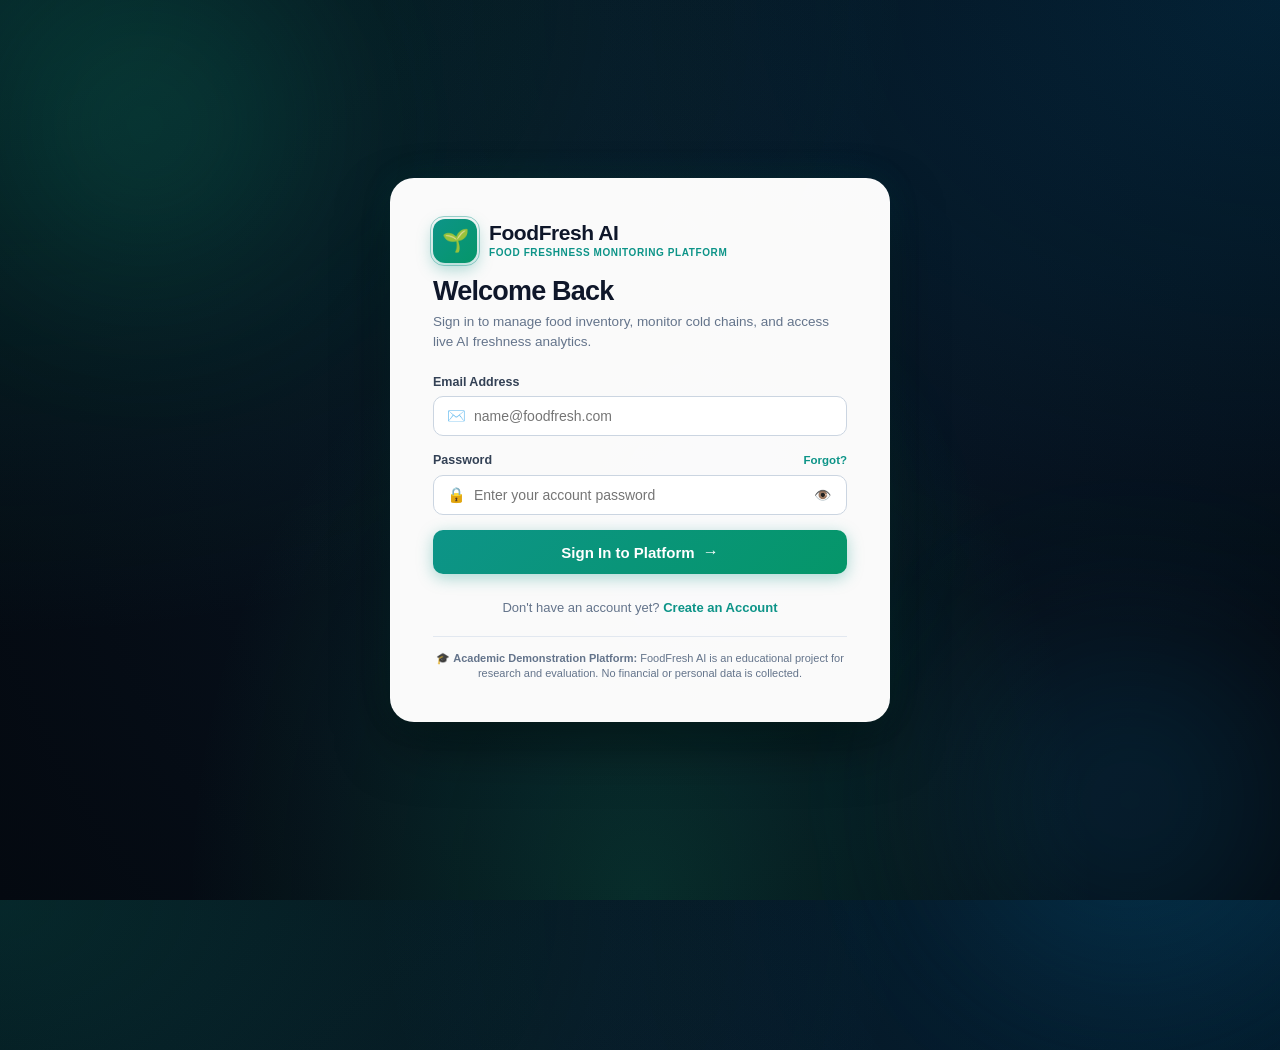
==== commit a60f0160: "Eliminate credential-phishing heuristic triggers, add academic disclaimer, add robots.txt, and norma" ====
--- a/frontend/add-food.html
+++ b/frontend/add-food.html
@@ -15,7 +15,7 @@
       <div class="sidebar-brand">
         <div class="brand-icon">🌱</div>
         <div>
-          <div class="brand-title">FreshGuard</div>
+          <div class="brand-title">FoodFresh AI</div>
           <div class="brand-subtitle">Food Intelligence</div>
         </div>
       </div>
--- a/frontend/css/dashboard.css
+++ b/frontend/css/dashboard.css
@@ -182,6 +182,7 @@
 
 .custom-table {
   width: 100%;
+  min-width: 650px;
   border-collapse: collapse;
   text-align: left;
   font-size: 14px;
@@ -196,6 +197,7 @@
   letter-spacing: 0.05em;
   padding: 14px 18px;
   border-bottom: 1px solid var(--border-color);
+  white-space: nowrap;
 }
 
 .custom-table td {
